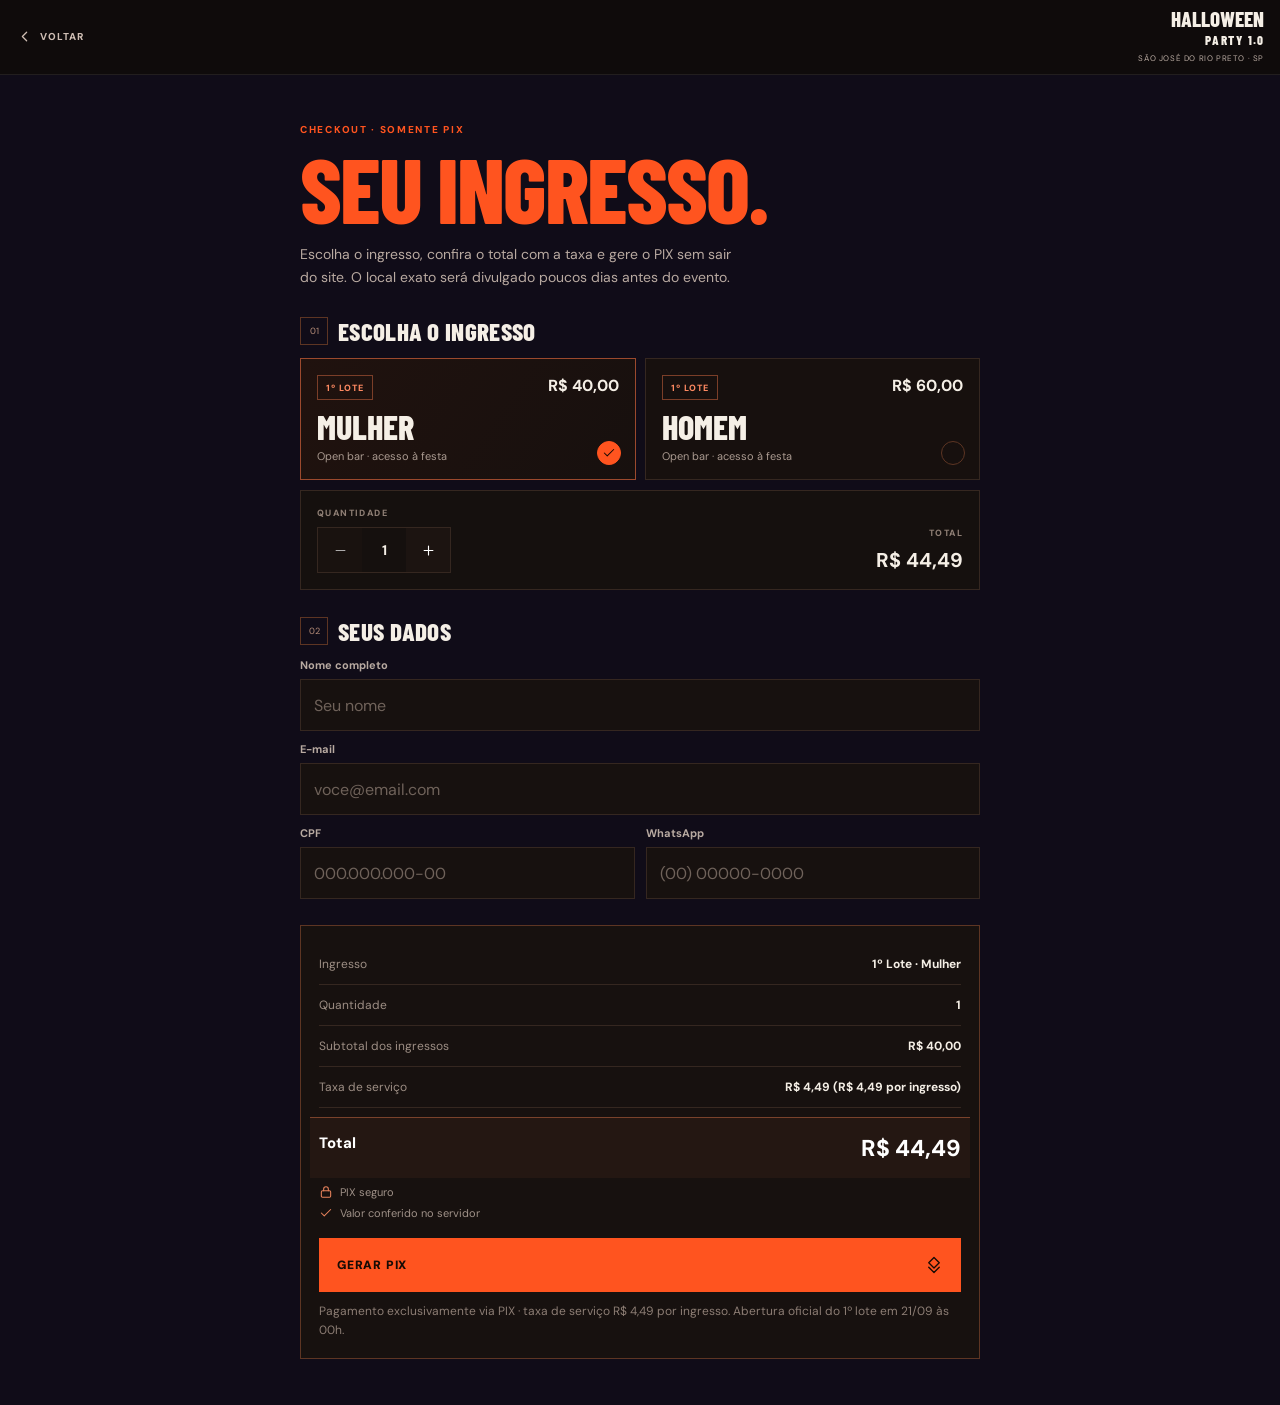
==== checkout.html @ bf0ed2e7 "Publica projeto Halloween Party em Sao Jose do Rio Preto" ====
<!DOCTYPE html>
<html lang="pt-BR">
<head>
  <meta charset="utf-8">
  <meta name="viewport" content="width=device-width, initial-scale=1, viewport-fit=cover">
  <meta name="theme-color" content="#100c18">
  <meta name="color-scheme" content="dark">
  <meta name="format-detection" content="telephone=no">

  <title>Checkout · Halloween Party 1.0</title>
  <meta name="description" content="Checkout PIX da Halloween Party 1.0 em São José do Rio Preto. Local exato revelado dias antes.">

  <link rel="icon" href="images/favicon.svg" type="image/svg+xml">
  <link rel="preconnect" href="https://fonts.googleapis.com">
  <link rel="preconnect" href="https://fonts.gstatic.com" crossorigin>
  <link href="https://fonts.googleapis.com/css2?family=Barlow+Condensed:wght@600;700;800;900&family=DM+Sans:wght@400;500;600;700&display=swap" rel="stylesheet">
  <link rel="stylesheet" href="css/checkout.css">

  <script src="js/config.js" defer></script>
  <script src="js/checkout.js" defer></script>
</head>

<body>
  <header class="checkout-header">
    <a class="back-link" href="index.html" aria-label="Voltar para o site">
      <svg viewBox="0 0 24 24" aria-hidden="true"><path d="m15 18-6-6 6-6"/></svg>
      VOLTAR
    </a>

    <a class="brand" href="index.html">
      HALLOWEEN
      <span>PARTY 1.0 <i>SÃO JOSÉ DO RIO PRETO · SP</i></span>
    </a>
  </header>

  <main class="checkout-shell">
    <section class="checkout-intro">
      <span class="eyebrow">CHECKOUT · SOMENTE PIX</span>
      <h1>SEU INGRESSO.</h1>
      <p>Escolha o ingresso, confira o total com a taxa e gere o PIX sem sair do site. O local exato será divulgado poucos dias antes do evento.</p>
    </section>

    <section class="ticket-pick" aria-labelledby="ticket-title">
      <div class="section-label">
        <span>01</span>
        <h2 id="ticket-title">ESCOLHA O INGRESSO</h2>
      </div>

      <div class="ticket-grid" role="radiogroup" aria-label="Tipo de ingresso">
        <button class="ticket-card is-selected" type="button" data-ticket="mulher" data-price="40" role="radio" aria-checked="true">
          <div>
            <span class="badge">1º LOTE</span>
            <strong>MULHER</strong>
            <small>Open bar · acesso à festa</small>
          </div>
          <b>R$ 40,00</b>
          <span class="check">
            <svg viewBox="0 0 24 24" aria-hidden="true"><path d="M20 6 9 17l-5-5"/></svg>
          </span>
        </button>

        <button class="ticket-card" type="button" data-ticket="homem" data-price="60" role="radio" aria-checked="false">
          <div>
            <span class="badge">1º LOTE</span>
            <strong>HOMEM</strong>
            <small>Open bar · acesso à festa</small>
          </div>
          <b>R$ 60,00</b>
          <span class="check">
            <svg viewBox="0 0 24 24" aria-hidden="true"><path d="M20 6 9 17l-5-5"/></svg>
          </span>
        </button>
      </div>

      <div class="quantity-row">
        <div>
          <span class="field-label">QUANTIDADE</span>
          <div class="quantity">
            <button type="button" id="qtyMinus" aria-label="Diminuir quantidade">
              <svg viewBox="0 0 24 24"><path d="M5 12h14"/></svg>
            </button>
            <strong id="qtyValue">1</strong>
            <button type="button" id="qtyPlus" aria-label="Aumentar quantidade">
              <svg viewBox="0 0 24 24"><path d="M12 5v14M5 12h14"/></svg>
            </button>
          </div>
        </div>

        <div class="total-box">
          <span>TOTAL</span>
          <strong id="totalValue">R$ 44,49</strong>
        </div>
      </div>
    </section>

    <section class="customer" aria-labelledby="customer-title">
      <div class="section-label">
        <span>02</span>
        <h2 id="customer-title">SEUS DADOS</h2>
      </div>

      <form id="customerForm" novalidate>
        <label>
          <span>Nome completo</span>
          <input type="text" id="customerName" name="name" autocomplete="name" required placeholder="Seu nome">
        </label>

        <label>
          <span>E-mail</span>
          <input type="email" id="customerEmail" name="email" autocomplete="email" required placeholder="voce@email.com">
        </label>

        <div class="form-grid">
          <label>
            <span>CPF</span>
            <input type="text" maxlength="14" id="customerCpf" name="cpf" inputmode="numeric" autocomplete="off" required placeholder="000.000.000-00">
          </label>

          <label>
            <span>WhatsApp</span>
            <input type="tel" maxlength="16" id="customerPhone" name="phone" inputmode="tel" autocomplete="tel" required placeholder="(00) 00000-0000">
          </label>
        </div>
      </form>
    </section>

    <section class="summary-card">
      <div class="summary-row">
        <span>Ingresso</span>
        <strong id="summaryTicket">1º Lote · Mulher</strong>
      </div>

      <div class="summary-row">
        <span>Quantidade</span>
        <strong id="summaryQty">1</strong>
      </div>

      <div class="summary-row">
        <span>Subtotal dos ingressos</span>
        <strong id="summarySubtotal">R$ 40,00</strong>
      </div>

      <div class="summary-row">
        <span>Taxa de serviço</span>
        <strong id="summaryFee">R$ 4,49</strong>
      </div>

      <div class="summary-row summary-row--total" aria-live="polite">
        <span>Total</span>
        <strong id="summaryTotal">R$ 44,49</strong>
      </div>

      <div class="trust-row">
        <span>
          <svg viewBox="0 0 24 24" aria-hidden="true"><rect x="4" y="10" width="16" height="11" rx="2"/><path d="M8 10V7a4 4 0 0 1 8 0v3"/></svg>
          PIX seguro
        </span>

        <span>
          <svg viewBox="0 0 24 24" aria-hidden="true"><path d="M20 6 9 17l-5-5"/></svg>
          Valor conferido no servidor
        </span>
      </div>

      <button class="pay-button" type="button" id="generatePix">
        <span id="payButtonText">GERAR PIX</span>
        <svg viewBox="0 0 24 24" aria-hidden="true"><path d="M12 2 5 9l7 7 7-7-7-7Z"/><path d="m5 15 7 7 7-7"/></svg>
      </button>

      <p class="checkout-note" id="lotNote" role="status" aria-live="polite">Pagamento via PIX liberado · taxa de R$ 4,49 por ingresso. Abertura oficial: 21/09 às 00h.</p>
    </section>

    <section class="pix-panel" id="pixPanel" hidden>
      <div class="pix-status" id="pixStatus">
        <span class="status-dot"></span>
        <div>
          <small>STATUS</small>
          <strong>AGUARDANDO PAGAMENTO</strong>
        </div>
      </div>

      <div class="pix-amount">
        <small>VALOR</small>
        <strong id="pixAmount">R$ 44,49</strong>
      </div>

      <div class="qr-box" id="qrBox">
        <img id="pixQr" alt="QR Code PIX para pagamento">
      </div>

      <div class="copy-area">
        <label for="pixCode">PIX COPIA E COLA</label>
        <div class="copy-field">
          <input id="pixCode" type="text" readonly autocomplete="off">
          <button type="button" id="copyPix" aria-label="Copiar código PIX">
            <svg viewBox="0 0 24 24" aria-hidden="true"><rect x="9" y="9" width="11" height="11" rx="2"/><path d="M5 15H4a2 2 0 0 1-2-2V4a2 2 0 0 1 2-2h9a2 2 0 0 1 2 2v1"/></svg>
          </button>
        </div>
      </div>

      <button type="button" class="copy-button" id="copyPixLarge">
        <svg viewBox="0 0 24 24" aria-hidden="true"><rect x="9" y="9" width="11" height="11" rx="2"/><path d="M5 15H4a2 2 0 0 1-2-2V4a2 2 0 0 1 2-2h9a2 2 0 0 1 2 2v1"/></svg>
        COPIAR CÓDIGO PIX
      </button>

      <div class="pix-expiry">
        <span>Expira em</span>
        <strong id="pixTimer">--:--</strong>
      </div>

      <button type="button" class="status-button" id="checkPayment">
        JÁ PAGUEI · VERIFICAR
      </button>

      <p class="status-hint" id="statusHint" role="status" aria-live="polite">Após pagar, aguarde a confirmação. Não gere outro PIX enquanto a cobrança estiver pendente.</p>
    </section>

    <section class="success-panel" id="successPanel" hidden>
      <div class="success-icon">
        <svg viewBox="0 0 24 24" aria-hidden="true"><path d="M20 6 9 17l-5-5"/></svg>
      </div>
      <span>PAGAMENTO CONFIRMADO</span>
      <h2>PAGAMENTO APROVADO.</h2>
      <p>Seu pagamento foi confirmado. Para receber seu ingresso, fale com nossa equipe pelo WhatsApp.</p>

      <a class="group-button" href="obrigado.html">
        RECEBER MEU INGRESSO
        <svg viewBox="0 0 24 24" aria-hidden="true"><path d="M20.5 11.7a8.4 8.4 0 0 1-12.4 7.4L3.5 20.5l1.5-4.4A8.4 8.4 0 1 1 20.5 11.7Z"/></svg>
      </a>
    </section>
  </main>

  <div class="toast" id="toast" role="status" aria-live="polite"></div>
</body>
</html>
---- css/checkout.css ----
:root{
  --bg:#100c18;
  --panel:#191122;
  --panel2:#201713;
  --text:#f5efe6;
  --muted:#b9aaa1;
  --orange:#ff541f;
  --orange2:#c72e0a;
  --line:#352720;
  --line2:#5d3523;
  --success:#9bd0a7;
  --safe-bottom:env(safe-area-inset-bottom,0px)
}

*{box-sizing:border-box}
html{background:var(--bg)}
body{
  margin:0;background:var(--bg);color:var(--text);
  font-family:'DM Sans',Arial,sans-serif;
  -webkit-font-smoothing:antialiased;text-rendering:optimizeLegibility;
  -webkit-text-size-adjust:100%;overflow-x:hidden
}
a{text-decoration:none;color:inherit}
button,input{font:inherit}
button{cursor:pointer}
svg,img{display:block;max-width:100%}
svg{fill:none;stroke:currentColor;stroke-width:1.8;stroke-linecap:round;stroke-linejoin:round}
button,a,input{ -webkit-tap-highlight-color:transparent }
button:focus-visible,a:focus-visible,input:focus-visible{outline:3px solid #ffad74;outline-offset:3px}

.checkout-header{
  min-height:72px;padding:calc(10px + env(safe-area-inset-top)) 16px 10px;
  display:flex;align-items:center;justify-content:space-between;gap:14px;
  border-bottom:1px solid #ffffff14;position:sticky;top:0;z-index:10;
  background:rgba(16,12,11,.92);backdrop-filter:blur(15px);-webkit-backdrop-filter:blur(15px)
}
.back-link{
  min-height:44px;display:inline-flex;align-items:center;gap:7px;
  font-size:10px;font-weight:800;letter-spacing:1px;color:#cfbeb4
}
.back-link svg{width:17px;height:17px}
.brand{
  font:800 21px/0.9 'Barlow Condensed',Impact,sans-serif;text-align:right
}
.brand span{display:block;font-size:13px;letter-spacing:1.5px;margin-top:6px}
.brand i{font:8px 'DM Sans',sans-serif;letter-spacing:1.7px;color:var(--muted);margin-left:6px}

.checkout-shell{
  width:min(100% - 28px,680px);margin:auto;
  padding:28px 0 calc(46px + var(--safe-bottom))
}
.checkout-intro .eyebrow{
  color:var(--orange);font-size:10px;font-weight:800;letter-spacing:1.7px
}
.checkout-intro h1{
  margin:7px 0 0;font:800 clamp(55px,16vw,92px)/.92 'Barlow Condensed',Impact,sans-serif;
  color:var(--orange);letter-spacing:-2px
}
.checkout-intro p{margin:14px 0 0;color:var(--muted);font-size:14px;line-height:1.65;max-width:440px}

.ticket-pick,.customer,.summary-card,.pix-panel,.success-panel{margin-top:26px}
.section-label{display:flex;align-items:center;gap:10px;margin-bottom:12px}
.section-label>span{
  width:28px;height:28px;border:1px solid var(--line2);display:grid;place-items:center;
  color:#b68d79;font-size:9px
}
.section-label h2{
  margin:0;font:800 25px 'Barlow Condensed',Impact,sans-serif;letter-spacing:.3px
}

.ticket-grid{display:grid;gap:9px}
.ticket-card{
  width:100%;position:relative;padding:16px;border:1px solid var(--line);background:#17100e;
  color:var(--text);display:grid;grid-template-columns:1fr auto;gap:12px;text-align:left;
  min-height:116px
}
.ticket-card.is-selected{
  border-color:#9b492d;
  background:linear-gradient(125deg,#20120e,#17100e)
}
.badge{
  display:inline-flex;min-height:25px;align-items:center;padding:0 8px;
  border:1px solid #7b3e28;color:#ff8a62;font-size:9px;font-weight:800;letter-spacing:1px
}
.ticket-card strong{
  display:block;margin-top:11px;font:800 34px/.92 'Barlow Condensed',Impact,sans-serif
}
.ticket-card small{display:block;margin-top:7px;color:#aa9a90;font-size:11px}
.ticket-card b{font-size:16px;white-space:nowrap}
.check{
  position:absolute;right:14px;bottom:14px;width:24px;height:24px;border-radius:50%;
  display:grid;place-items:center;border:1px solid var(--line2);color:transparent
}
.check svg{width:14px;height:14px}
.ticket-card.is-selected .check{background:var(--orange);color:#170b05;border-color:var(--orange)}

.quantity-row{
  display:flex;align-items:flex-end;justify-content:space-between;gap:14px;
  margin-top:10px;padding:16px;border:1px solid var(--line);background:#15100e
}
.field-label,.total-box span{
  display:block;color:#8f7f75;font-size:9px;font-weight:800;letter-spacing:1.4px
}
.quantity{
  display:grid;grid-template-columns:44px 44px 44px;margin-top:8px;
  border:1px solid var(--line);width:max-content
}
.quantity button{
  width:44px;height:44px;border:0;background:#1c1411;color:#fff;display:grid;place-items:center
}
.quantity button svg{width:15px;height:15px}
.quantity strong{display:grid;place-items:center;font-size:14px}
.total-box{text-align:right}
.total-box strong{display:block;margin-top:8px;font-size:20px}

#customerForm{display:grid;gap:11px}
#customerForm label>span{
  display:block;margin-bottom:7px;color:#b8aaa1;font-size:11px;font-weight:700
}
#customerForm input{
  width:100%;height:52px;border:1px solid var(--line);background:#17110f;color:#fff;
  padding:0 13px;border-radius:0;font-size:16px
}
#customerForm input::placeholder{color:#6f625a}
.form-grid{display:grid;grid-template-columns:1fr 1fr;gap:11px}

.summary-card,.pix-panel,.success-panel{
  padding:18px;border:1px solid var(--line2);background:#17110f
}
.summary-row{
  display:flex;justify-content:space-between;gap:18px;padding:12px 0;border-bottom:1px solid var(--line)
}
.summary-row span{color:#9d8e84;font-size:12px}
.summary-row strong{text-align:right;font-size:12px}
.summary-row--total span,.summary-row--total strong{font-size:15px;color:#fff;font-weight:800}

.trust-row{display:grid;gap:7px;margin-top:14px}
.trust-row span{
  display:flex;align-items:center;gap:7px;color:#9f9188;font-size:11px
}
.trust-row svg{width:14px;height:14px;color:#e8835c}

.pay-button{
  width:100%;min-height:56px;margin-top:18px;border:0;background:var(--orange);color:#170b05;
  padding:0 18px;display:flex;align-items:center;justify-content:space-between;
  font-size:12px;font-weight:900;letter-spacing:.8px
}
.pay-button:disabled{opacity:.5;cursor:not-allowed}
.pay-button svg{width:18px;height:18px}
.checkout-note{margin:10px 0 0;color:#8c7d74;font-size:11px;line-height:1.5}

.pix-status{display:flex;align-items:center;gap:10px;padding-bottom:14px;border-bottom:1px solid var(--line)}
.status-dot{width:9px;height:9px;border-radius:50%;background:#ffc45d;box-shadow:0 0 0 5px #ffc45d12}
.pix-status small,.pix-amount small{
  display:block;color:#8f7f75;font-size:9px;letter-spacing:1.3px
}
.pix-status strong{display:block;margin-top:3px;font-size:12px}
.pix-amount{text-align:center;margin-top:16px}
.pix-amount strong{display:block;margin-top:4px;font-size:24px}

.qr-box{
  width:min(72vw,250px);aspect-ratio:1;margin:16px auto;padding:10px;background:#fff;
  display:grid;place-items:center
}
.qr-box img{width:100%;height:100%;object-fit:contain}

.copy-area label{
  display:block;margin-bottom:7px;color:#8f7f75;font-size:9px;font-weight:800;letter-spacing:1.2px
}
.copy-field{display:grid;grid-template-columns:1fr 48px;border:1px solid var(--line);background:#100c0b}
.copy-field input{
  min-width:0;height:48px;border:0;background:transparent;color:#cdbdb3;padding:0 12px;font-size:16px
}
.copy-field button{
  width:48px;border:0;border-left:1px solid var(--line);background:#1c1411;color:#fff;display:grid;place-items:center
}
.copy-field button svg{width:17px;height:17px}

.copy-button,.status-button{
  width:100%;min-height:52px;margin-top:11px;border:1px solid var(--line2);background:#201713;color:#fff;
  display:flex;align-items:center;justify-content:center;gap:8px;font-size:10px;font-weight:800;letter-spacing:.7px
}
.copy-button svg{width:16px;height:16px}
.status-button{background:transparent}
.pix-expiry{
  display:flex;justify-content:space-between;margin-top:13px;color:#9d8e84;font-size:11px
}
.pix-expiry strong{color:#fff;font-variant-numeric:tabular-nums}
.status-hint{margin:10px 0 0;color:#7f7169;font-size:10px;line-height:1.5}

.success-panel{text-align:center;padding-top:26px;padding-bottom:26px}
.success-icon{
  width:58px;height:58px;margin:0 auto 14px;border-radius:50%;display:grid;place-items:center;
  background:#9bd0a712;border:1px solid #9bd0a73b;color:var(--success)
}
.success-icon svg{width:26px;height:26px}
.success-panel>span{color:var(--success);font-size:9px;font-weight:900;letter-spacing:1.4px}
.success-panel h2{margin:7px 0 0;font:800 40px/.95 'Barlow Condensed',Impact,sans-serif}
.success-panel p{color:#a99b91;font-size:13px;line-height:1.6}
.group-button{
  min-height:54px;margin-top:14px;background:var(--orange);color:#170b05;padding:0 18px;
  display:flex;align-items:center;justify-content:center;gap:9px;font-size:11px;font-weight:900
}
.group-button svg{width:18px;height:18px}

.toast{
  position:fixed;left:50%;bottom:calc(16px + var(--safe-bottom));z-index:100;
  width:max-content;max-width:calc(100% - 28px);padding:10px 13px;background:#f5efe6;color:#160d08;
  font-size:11px;font-weight:800;text-align:center;
  opacity:0;transform:translate(-50%,10px);pointer-events:none;transition:.18s
}
.toast.is-visible{opacity:1;transform:translate(-50%,0)}

[hidden]{display:none!important}

@media(max-width:390px){
  .checkout-shell{width:calc(100% - 24px)}
  .checkout-intro h1{font-size:53px}
  .ticket-card strong{font-size:31px}
  .form-grid{grid-template-columns:1fr}
}

@media(min-width:700px){
  .checkout-shell{padding-top:42px}
  .ticket-grid{grid-template-columns:1fr 1fr}
}

@media(prefers-reduced-motion:reduce){
  *{transition:none!important}
}

/* Audited mobile checkout */
html{-webkit-text-size-adjust:100%;text-size-adjust:100%}
body{min-width:320px;overflow-x:clip}
button,input,a{touch-action:manipulation}
#customerForm input{font-size:16px}
.checkout-header .brand{min-height:auto;white-space:nowrap}
.checkout-header .back-link{flex:none}
.pay-button,.copy-button,.status-button,.group-button{min-height:54px}
@media(max-width:640px){
 .checkout-header{padding-left:max(14px,env(safe-area-inset-left));padding-right:max(14px,env(safe-area-inset-right));gap:10px}
 .checkout-shell{width:calc(100% - 28px);padding-top:25px;padding-bottom:calc(72px + env(safe-area-inset-bottom))}
 .checkout-intro h1{font-size:clamp(47px,14vw,66px)}
 .ticket-card{min-width:0}
 .ticket-card strong{font-size:clamp(28px,8vw,34px)}
 .form-grid{grid-template-columns:minmax(0,1fr)}
 #customerForm input{min-height:54px}
 .summary-card,.pix-panel,.success-panel{padding:16px}
 .qr-box{width:min(75vw,250px)}
 .summary-row{min-width:0;gap:12px}
 .summary-row strong{overflow-wrap:anywhere}
}
@media(max-width:365px){.checkout-shell{width:calc(100% - 24px)}.checkout-header .brand{font-size:18px}.checkout-header .brand span{font-size:11px}}

/* Final iOS/Android safe-area and narrow-width fixes */
html{overflow-x:clip;-webkit-text-size-adjust:100%}body{min-width:0}input,textarea,select{font-size:16px!important}button,a{touch-action:manipulation}button:disabled{cursor:not-allowed;opacity:.65}
@media(max-width:430px){.checkout-header{gap:9px;padding-left:max(12px,env(safe-area-inset-left));padding-right:max(12px,env(safe-area-inset-right))}.checkout-header .brand{min-width:0;flex-shrink:1;font-size:clamp(17px,5vw,21px);overflow-wrap:anywhere}.checkout-header .back-link{flex-shrink:0;font-size:9px}.checkout-shell{width:calc(100% - 28px)}.ticket-card{grid-template-columns:minmax(0,1fr) auto}.copy-field{min-width:0}.copy-field input{min-width:0;width:100%}.pix-panel,.summary-card,.customer{min-width:0}}
@media(max-width:350px){.checkout-shell{width:calc(100% - 20px)}.ticket-card{padding:12px}.ticket-card strong{font-size:29px}.total-box strong{font-size:17px}.checkout-header .brand{font-size:17px}}

/* Final mobile/keyboard checkout refinements. */
.checkout-header .brand{max-width:55%;white-space:normal;line-height:.9}
.checkout-shell,.summary-card,.pix-panel,.ticket-card,.copy-field{min-width:0}
.summary-row--total{background:#241712;margin:9px -9px -7px;padding:15px 9px;border-bottom:0;border-top:1px solid #79422b}
.summary-row--total strong{font-size:clamp(18px,5vw,23px);color:#fff;font-variant-numeric:tabular-nums}
.checkout-note,.status-hint{font-size:12px;line-height:1.55}
#customerForm input:focus-visible{border-color:#ff8a62}
#customerForm input:disabled{opacity:.67}
.ticket-card:disabled,.quantity button:disabled{cursor:not-allowed;opacity:.65}
.copy-field input{min-width:0;width:100%;text-overflow:ellipsis}
.copy-button,.status-button,.pay-button{touch-action:manipulation}
@media(max-width:430px){
 .checkout-header .brand{max-width:58%}
 .checkout-header .back-link{white-space:nowrap}
 .summary-row{align-items:flex-start;gap:9px}
 .summary-row>span{max-width:48%}
 .summary-row>strong{max-width:58%;overflow-wrap:anywhere}
 .checkout-intro h1{overflow-wrap:anywhere}
 .ticket-card{grid-template-columns:minmax(0,1fr) auto}
 .quantity-row{gap:8px}
 .qr-box{max-width:100%}
}
@media(max-width:350px){.checkout-header .brand{font-size:16px}.checkout-header .brand span{font-size:10px}}

.brand i{display:block;margin:6px 0 0;max-width:190px;line-height:1.4;letter-spacing:.6px}
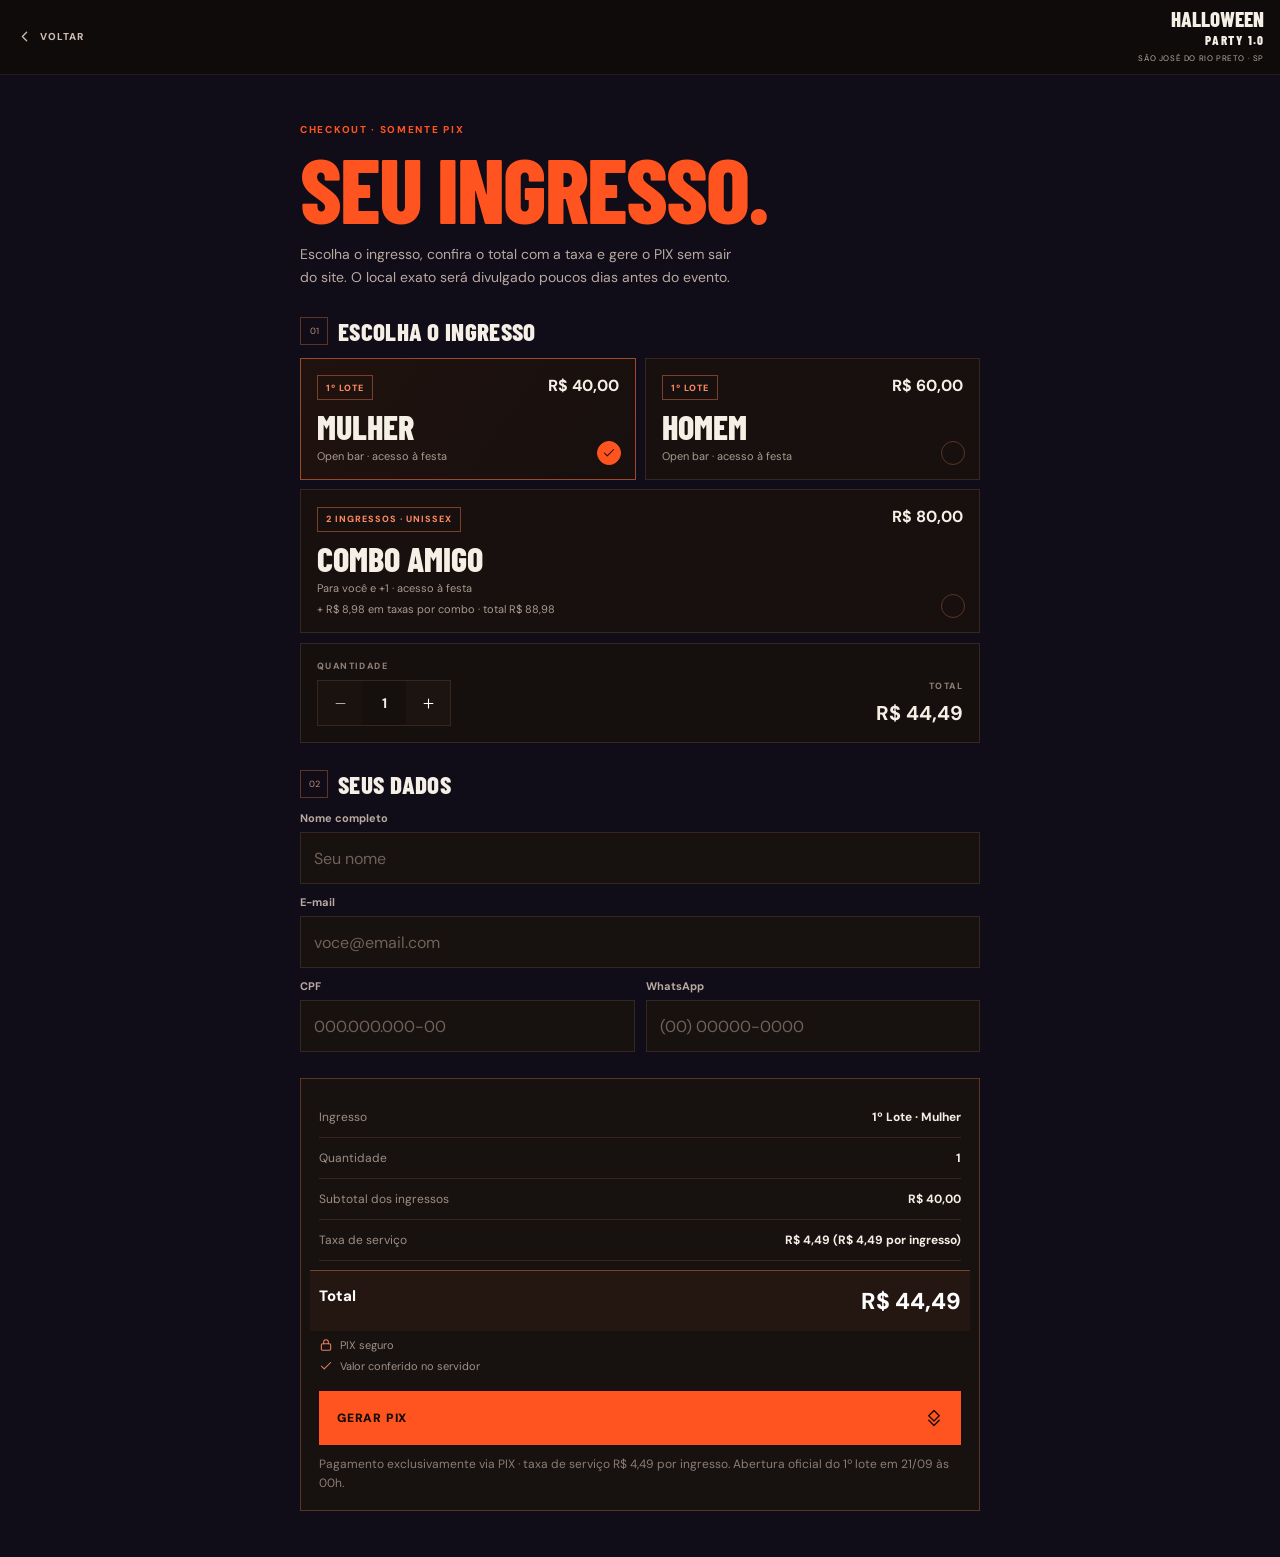
==== commit e48eee4e: "Adiciona Combo Amigo unissex com dois ingressos por 80 reais" ====
--- a/checkout.html
+++ b/checkout.html
@@ -70,11 +70,23 @@
             <svg viewBox="0 0 24 24" aria-hidden="true"><path d="M20 6 9 17l-5-5"/></svg>
           </span>
         </button>
+        <button class="ticket-card" type="button" data-ticket="combo" data-price="80" role="radio" aria-checked="false">
+          <div>
+            <span class="badge">2 INGRESSOS · UNISSEX</span>
+            <strong>COMBO AMIGO</strong>
+            <small>Para você e +1 · acesso à festa</small>
+            <small>+ R$ 8,98 em taxas por combo · total R$ 88,98</small>
+          </div>
+          <b>R$ 80,00</b>
+          <span class="check">
+            <svg viewBox="0 0 24 24" aria-hidden="true"><path d="M20 6 9 17l-5-5"/></svg>
+          </span>
+        </button>
       </div>
 
       <div class="quantity-row">
         <div>
-          <span class="field-label">QUANTIDADE</span>
+          <span class="field-label" id="quantityLabel">QUANTIDADE</span>
           <div class="quantity">
             <button type="button" id="qtyMinus" aria-label="Diminuir quantidade">
               <svg viewBox="0 0 24 24"><path d="M5 12h14"/></svg>
--- a/css/checkout.css
+++ b/css/checkout.css
@@ -282,3 +282,6 @@
 @media(max-width:350px){.checkout-header .brand{font-size:16px}.checkout-header .brand span{font-size:10px}}
 
 .brand i{display:block;margin:6px 0 0;max-width:190px;line-height:1.4;letter-spacing:.6px}
+
+.ticket-card[data-ticket="combo"]{grid-column:1 / -1}
+.ticket-card[data-ticket="combo"] strong{font-size:clamp(25px,7vw,34px)}
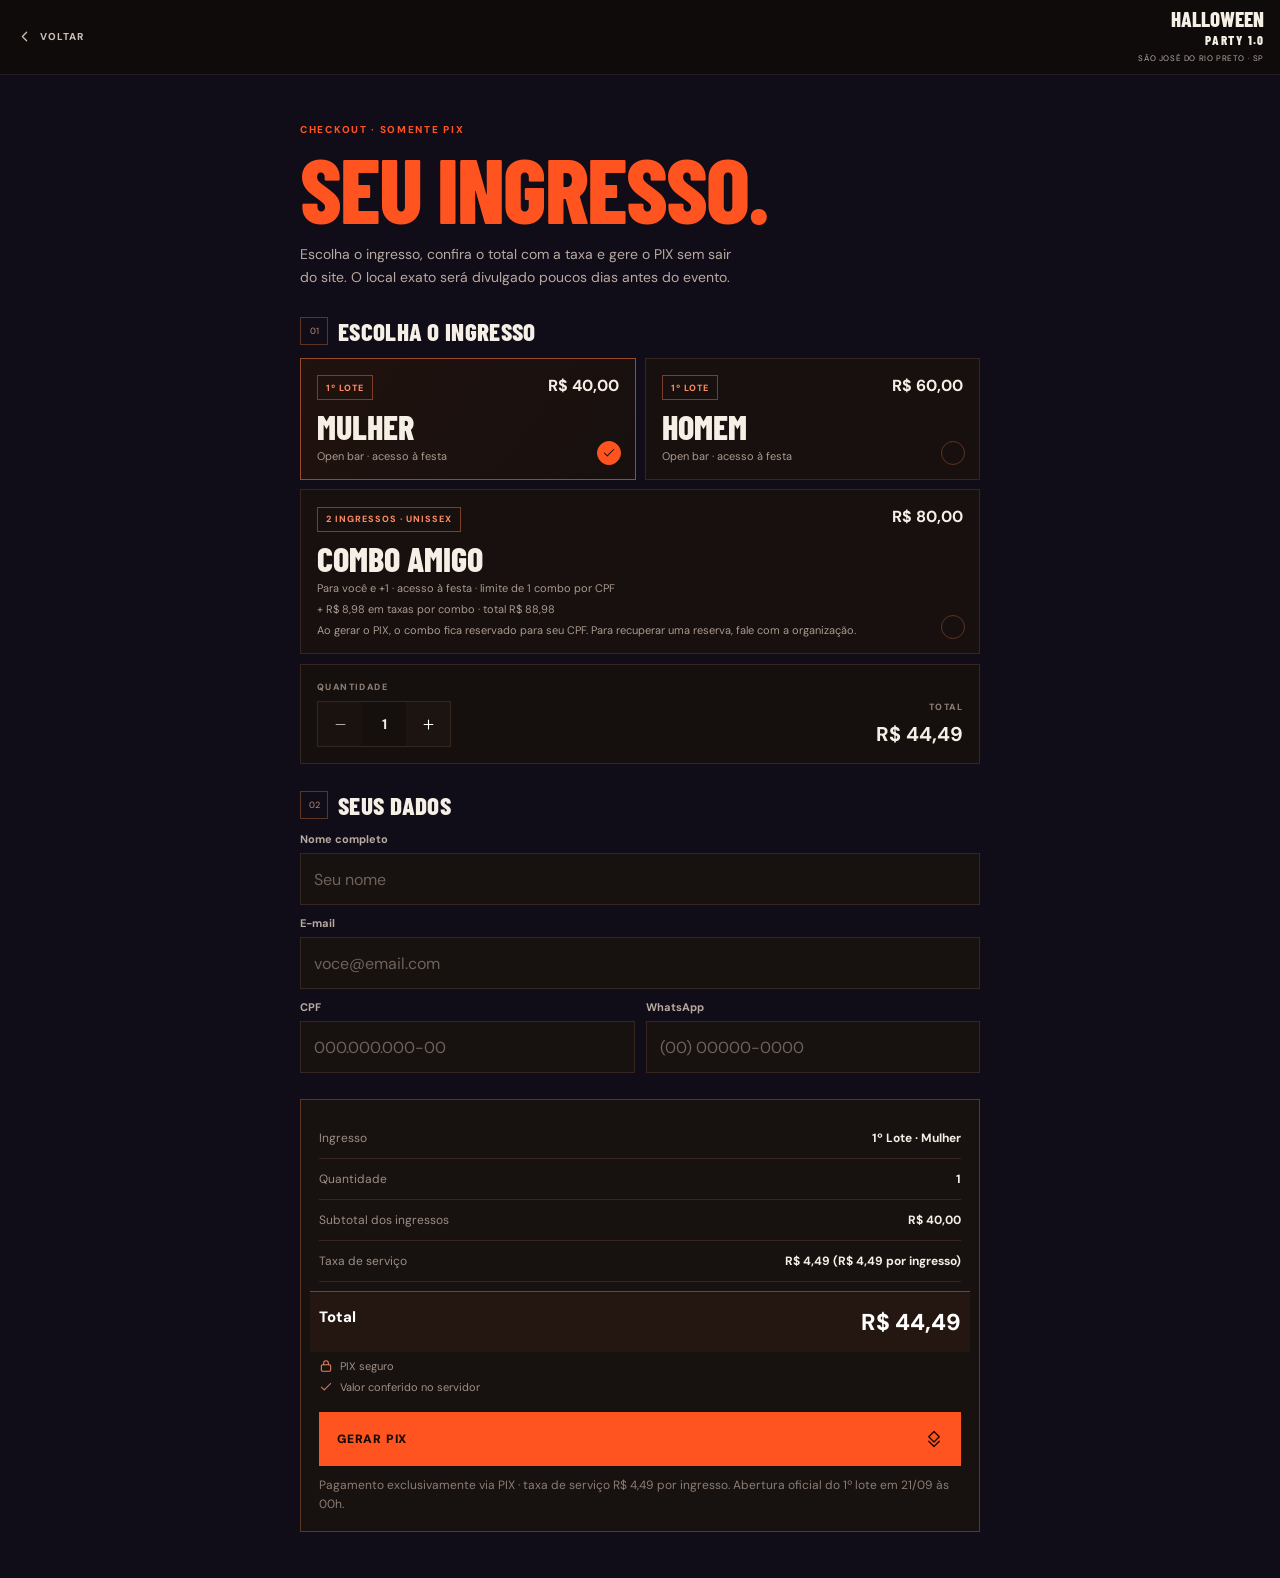
==== commit d04d3eb4: "Limita Combo Amigo a uma unidade por CPF com reserva atomica" ====
--- a/checkout.html
+++ b/checkout.html
@@ -74,8 +74,9 @@
           <div>
             <span class="badge">2 INGRESSOS · UNISSEX</span>
             <strong>COMBO AMIGO</strong>
-            <small>Para você e +1 · acesso à festa</small>
+            <small>Para você e +1 · acesso à festa · limite de 1 combo por CPF</small>
             <small>+ R$ 8,98 em taxas por combo · total R$ 88,98</small>
+            <small>Ao gerar o PIX, o combo fica reservado para seu CPF. Para recuperar uma reserva, fale com a organização.</small>
           </div>
           <b>R$ 80,00</b>
           <span class="check">
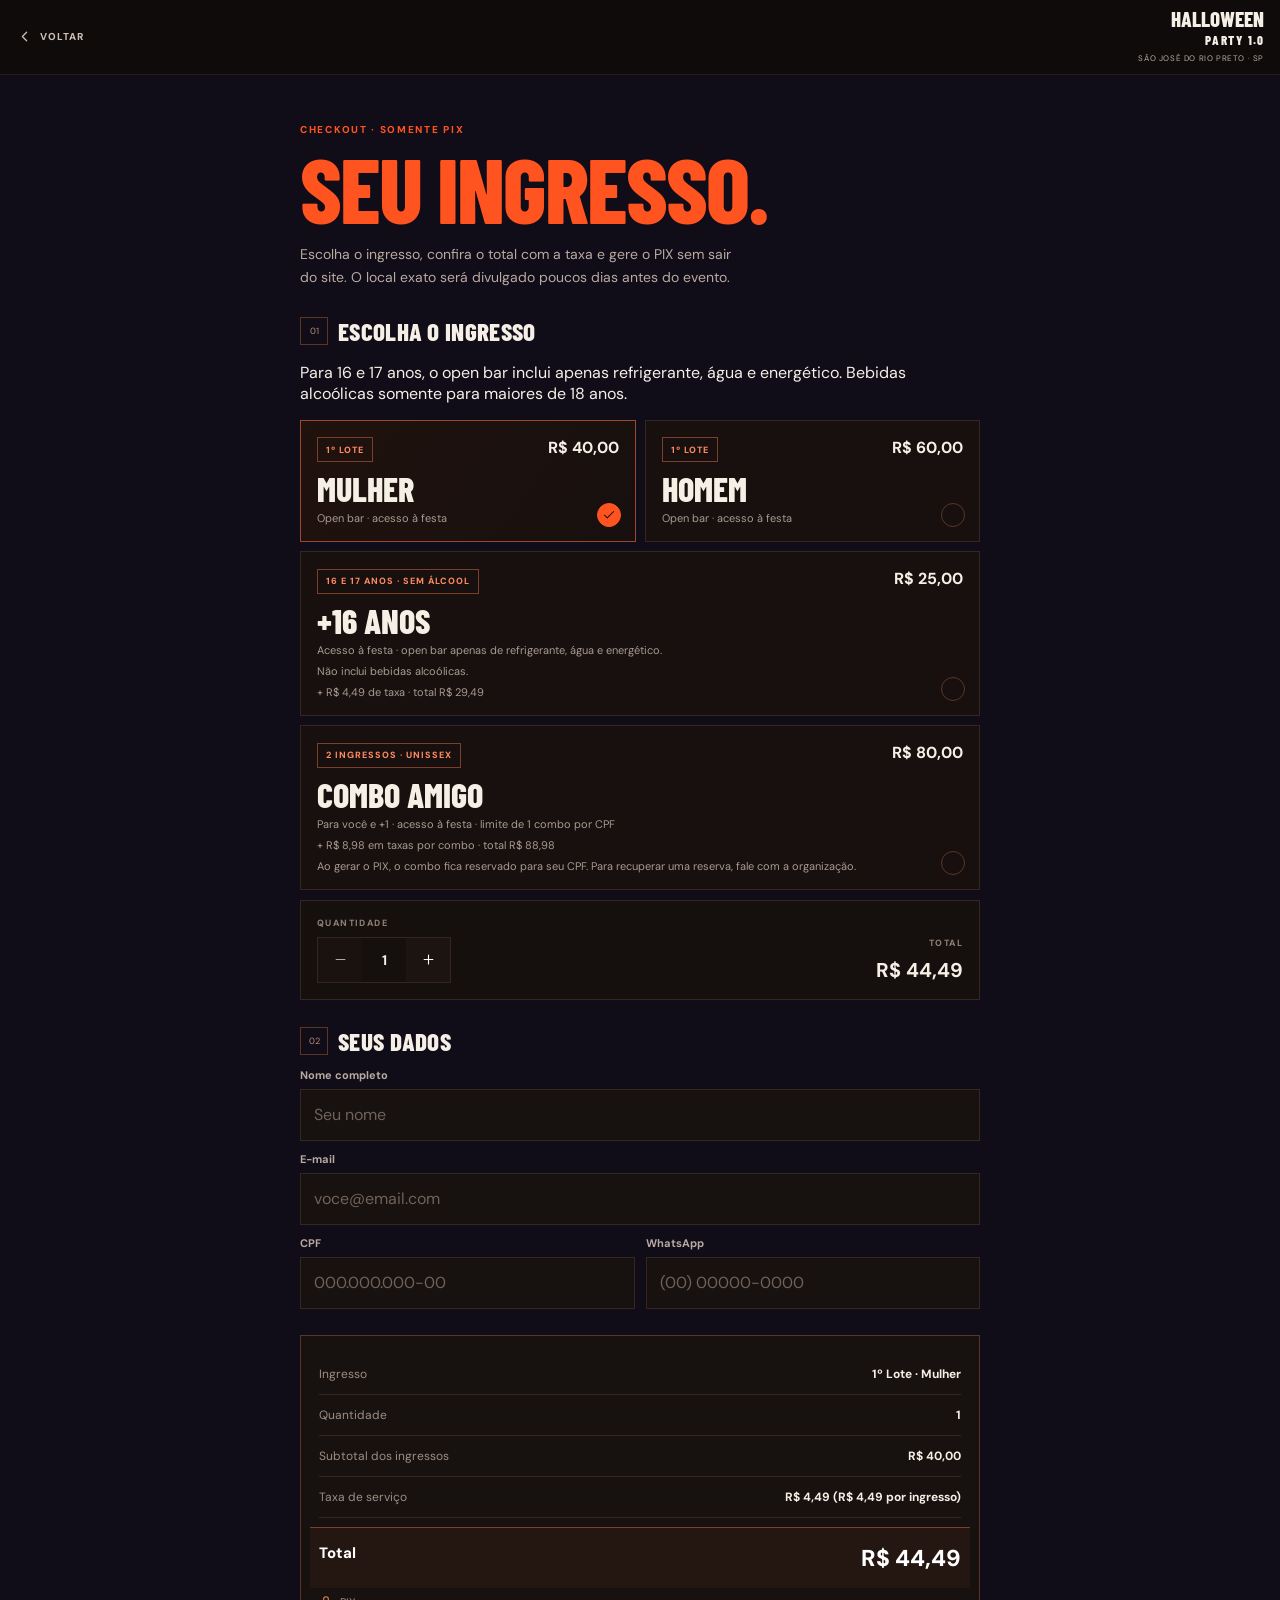
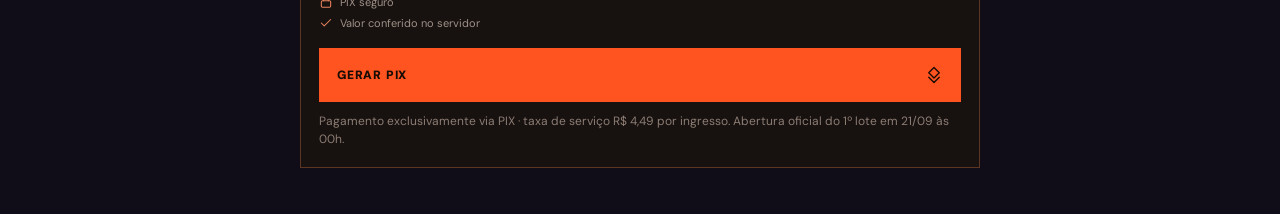
==== commit b20d6e25: "Adiciona ingresso +16 de 25 reais com open bar sem alcool" ====
--- a/checkout.html
+++ b/checkout.html
@@ -46,6 +46,8 @@
         <h2 id="ticket-title">ESCOLHA O INGRESSO</h2>
       </div>
 
+      <p class="lot-note">Para 16 e 17 anos, o open bar inclui apenas refrigerante, água e energético. Bebidas alcoólicas somente para maiores de 18 anos.</p>
+
       <div class="ticket-grid" role="radiogroup" aria-label="Tipo de ingresso">
         <button class="ticket-card is-selected" type="button" data-ticket="mulher" data-price="40" role="radio" aria-checked="true">
           <div>
@@ -66,6 +68,19 @@
             <small>Open bar · acesso à festa</small>
           </div>
           <b>R$ 60,00</b>
+          <span class="check">
+            <svg viewBox="0 0 24 24" aria-hidden="true"><path d="M20 6 9 17l-5-5"/></svg>
+          </span>
+        </button>
+        <button class="ticket-card" type="button" data-ticket="jovem" data-price="25" role="radio" aria-checked="false">
+          <div>
+            <span class="badge">16 E 17 ANOS · SEM ÁLCOOL</span>
+            <strong>+16 ANOS</strong>
+            <small>Acesso à festa · open bar apenas de refrigerante, água e energético.</small>
+            <small>Não inclui bebidas alcoólicas.</small>
+            <small>+ R$ 4,49 de taxa · total R$ 29,49</small>
+          </div>
+          <b>R$ 25,00</b>
           <span class="check">
             <svg viewBox="0 0 24 24" aria-hidden="true"><path d="M20 6 9 17l-5-5"/></svg>
           </span>
--- a/css/checkout.css
+++ b/css/checkout.css
@@ -285,3 +285,5 @@
 
 .ticket-card[data-ticket="combo"]{grid-column:1 / -1}
 .ticket-card[data-ticket="combo"] strong{font-size:clamp(25px,7vw,34px)}
+
+.ticket-card[data-ticket="jovem"]{grid-column:1 / -1}
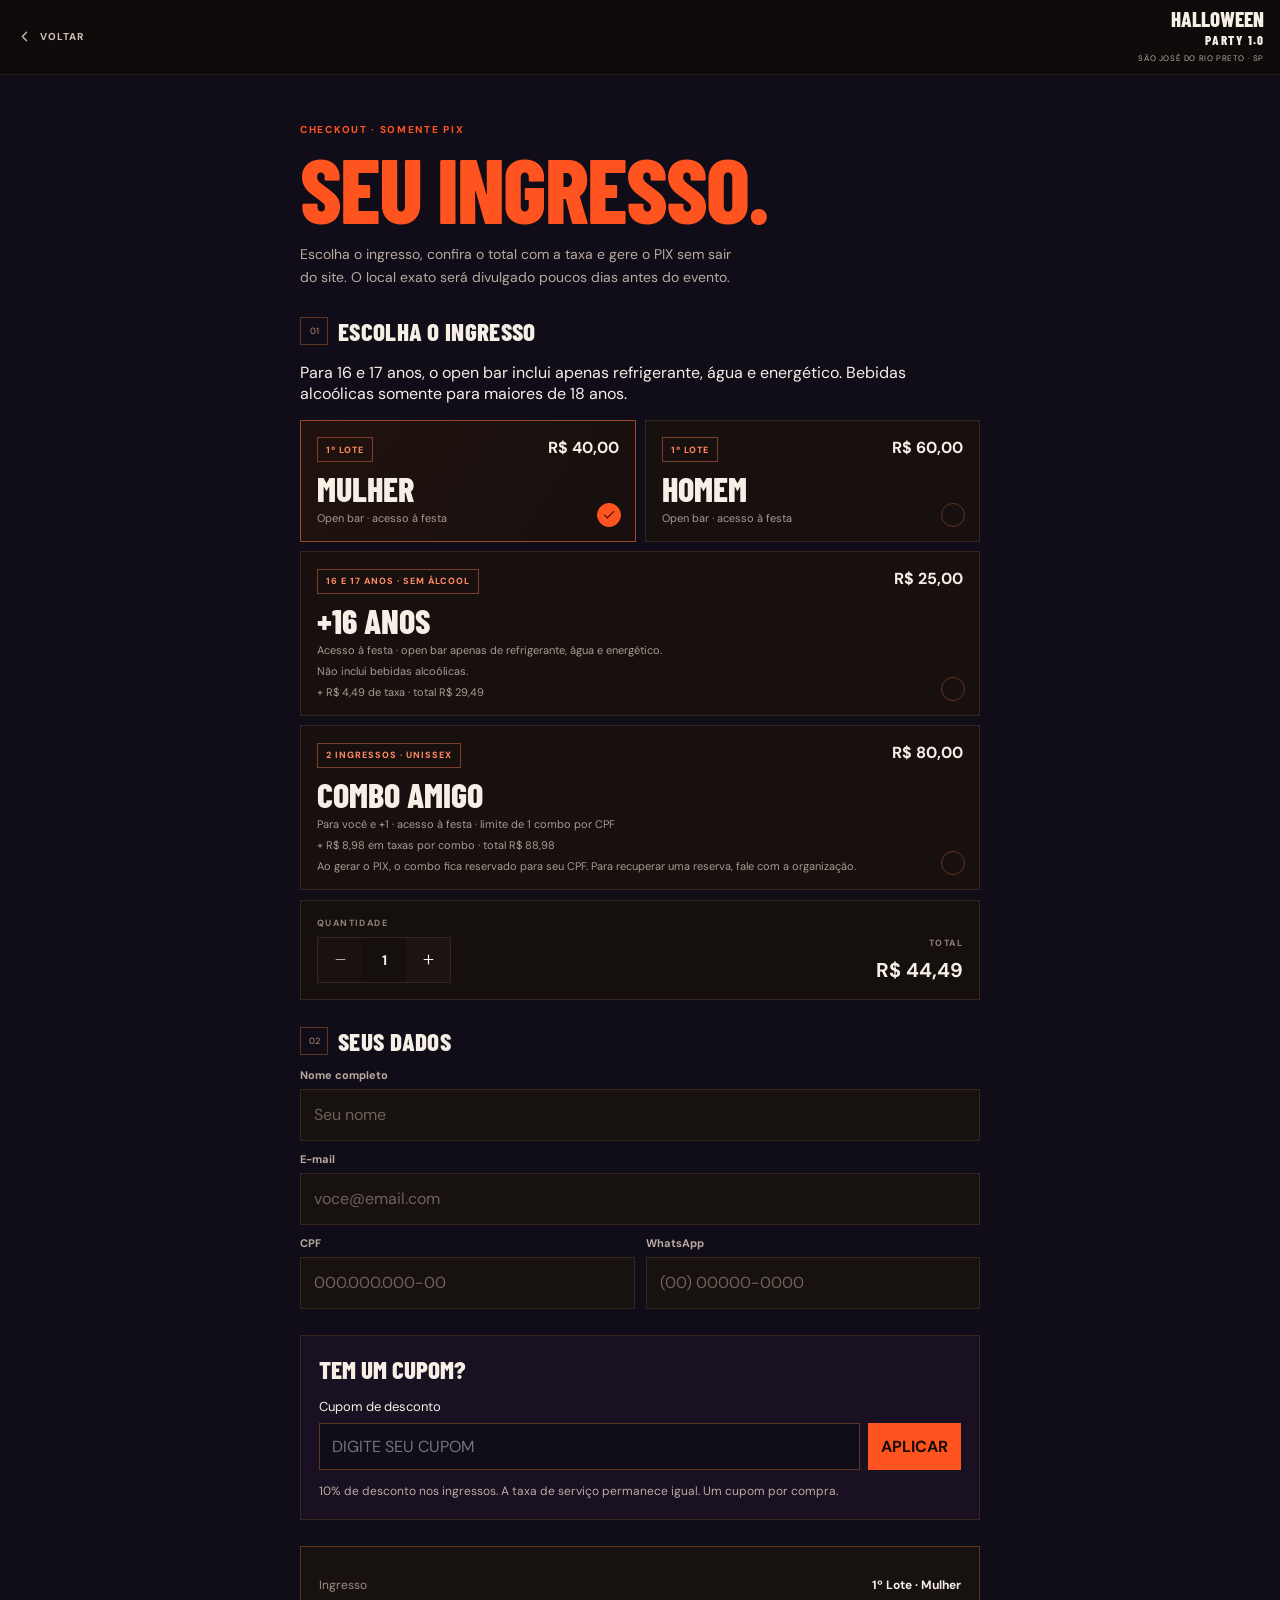
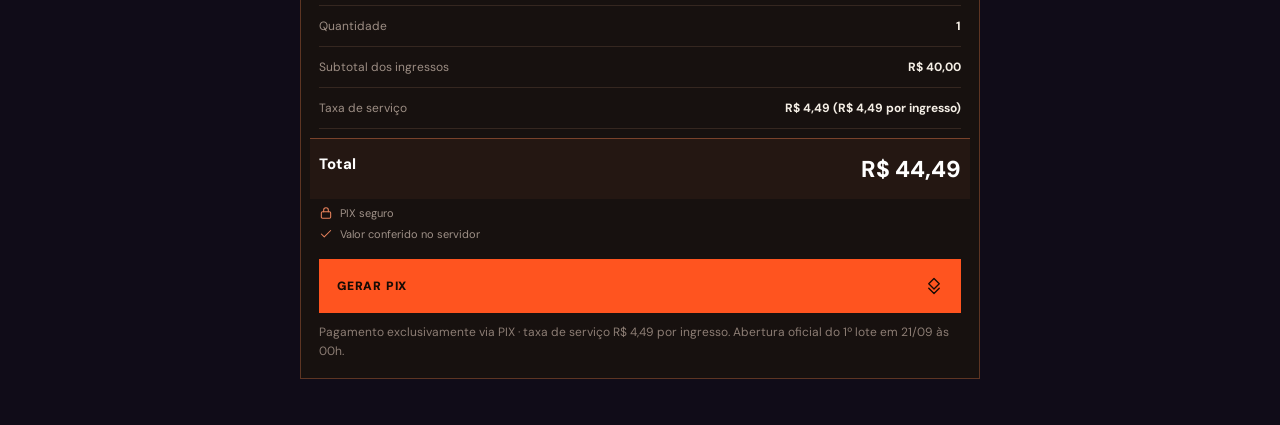
==== commit 5d61459f: "Adiciona cupons de 10 por cento com validacao no servidor" ====
--- a/checkout.html
+++ b/checkout.html
@@ -152,6 +152,17 @@
       </form>
     </section>
 
+    <section class="coupon-card" aria-labelledby="coupon-title">
+      <h2 id="coupon-title">TEM UM CUPOM?</h2>
+      <label for="couponCode">Cupom de desconto</label>
+      <div class="coupon-controls">
+        <input id="couponCode" type="text" maxlength="30" placeholder="Digite seu cupom" autocomplete="off" autocapitalize="characters" spellcheck="false" aria-describedby="couponStatus">
+        <button id="applyCoupon" type="button">APLICAR</button>
+        <button id="removeCoupon" type="button" hidden>REMOVER</button>
+      </div>
+      <p id="couponStatus" role="status" aria-live="polite">10% de desconto nos ingressos. A taxa de serviço permanece igual. Um cupom por compra.</p>
+    </section>
+
     <section class="summary-card">
       <div class="summary-row">
         <span>Ingresso</span>
@@ -166,6 +177,11 @@
       <div class="summary-row">
         <span>Subtotal dos ingressos</span>
         <strong id="summarySubtotal">R$ 40,00</strong>
+      </div>
+
+      <div class="summary-row" id="discountRow" hidden>
+        <span id="discountLabel">Desconto (10%)</span>
+        <strong id="summaryDiscount"></strong>
       </div>
 
       <div class="summary-row">
--- a/css/checkout.css
+++ b/css/checkout.css
@@ -287,3 +287,14 @@
 .ticket-card[data-ticket="combo"] strong{font-size:clamp(25px,7vw,34px)}
 
 .ticket-card[data-ticket="jovem"]{grid-column:1 / -1}
+
+.coupon-card{margin-top:26px;padding:18px;border:1px solid var(--line);background:var(--panel)}
+.coupon-card h2{margin:0 0 14px;font:800 25px 'Barlow Condensed',Impact,sans-serif}
+.coupon-card label{display:block;font-size:13px;margin-bottom:8px}
+.coupon-controls{display:flex;flex-wrap:wrap;gap:8px}
+.coupon-controls input{min-width:0;flex:1 1 160px;padding:12px;background:var(--bg);color:var(--text);border:1px solid var(--line2);text-transform:uppercase}
+.coupon-controls button{min-height:46px;padding:0 12px;border:1px solid var(--orange);background:var(--orange);color:#180c06;font-weight:700}
+.coupon-controls button:disabled,.coupon-controls input:disabled{opacity:.6;cursor:default}
+.coupon-card p{font-size:12px;line-height:1.6;color:var(--muted);margin-bottom:0}
+#discountRow{color:var(--success)}
+#discountRow[hidden]{display:none}
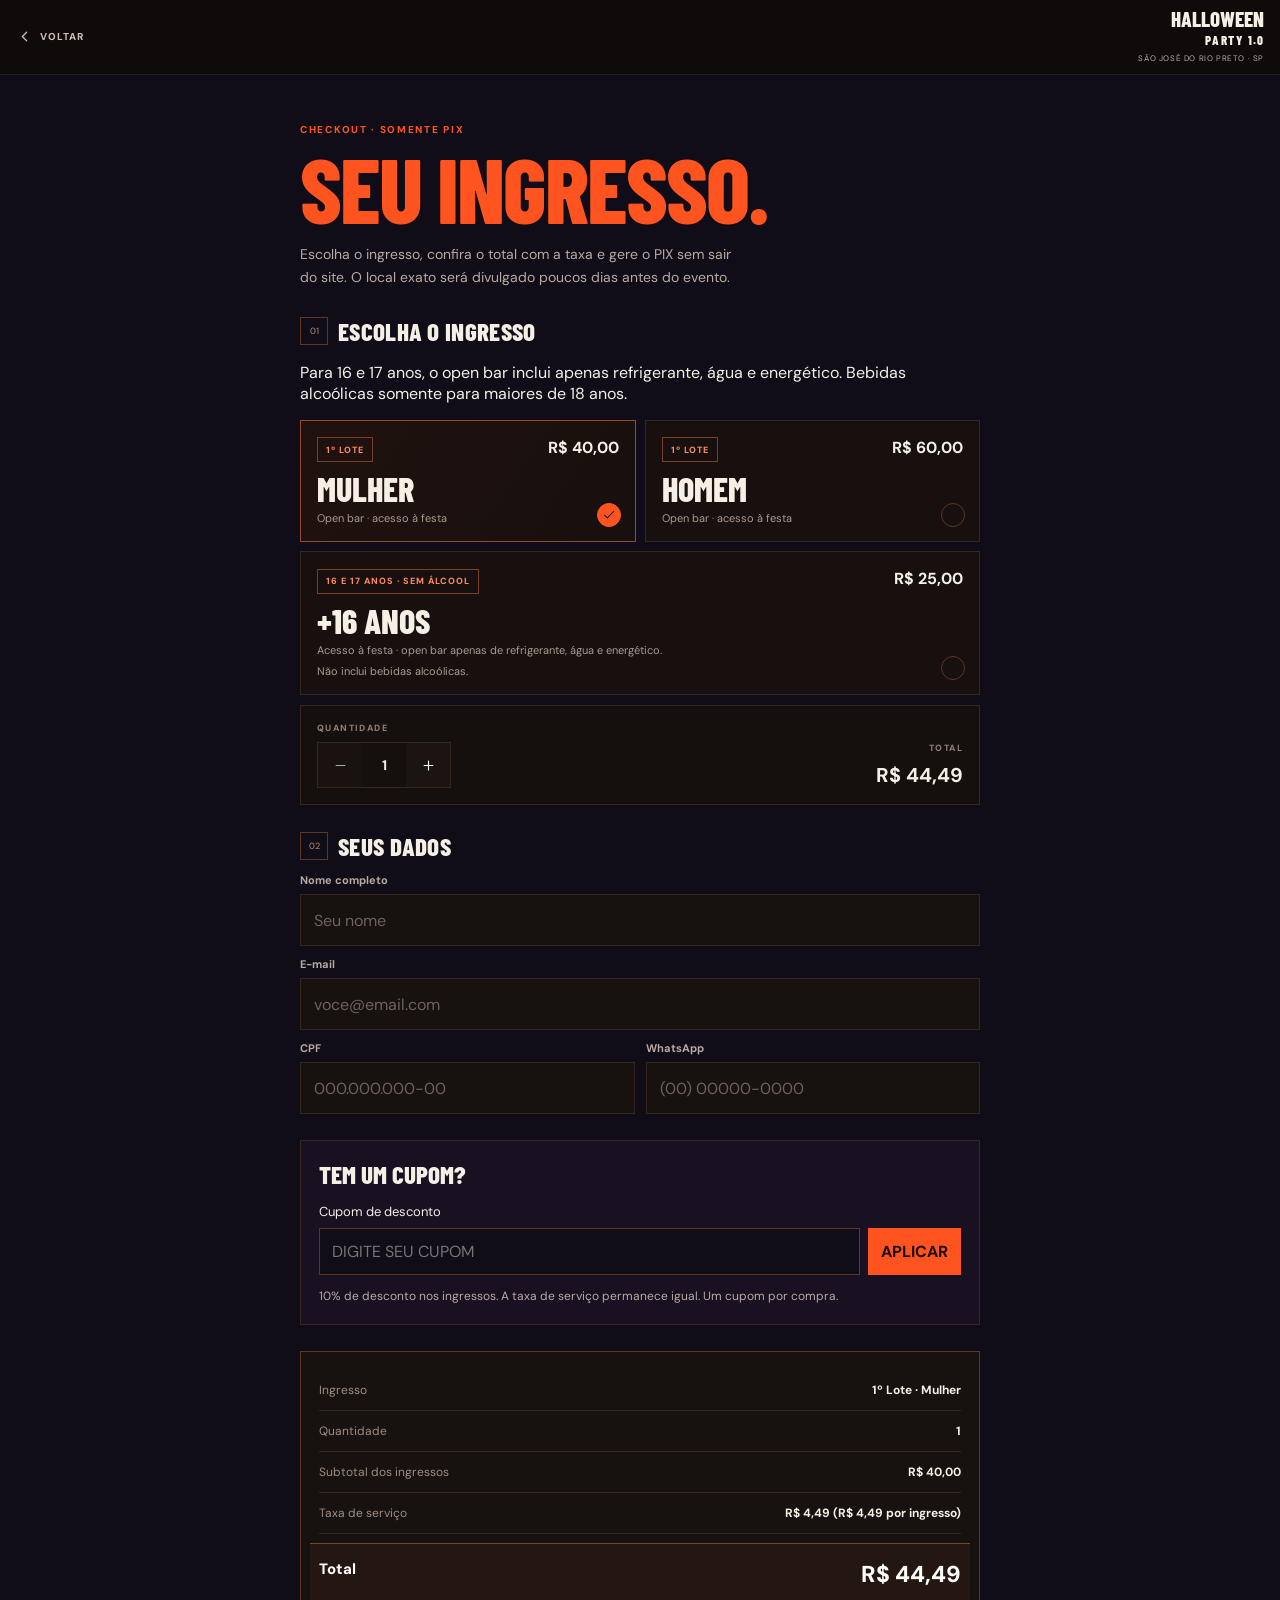
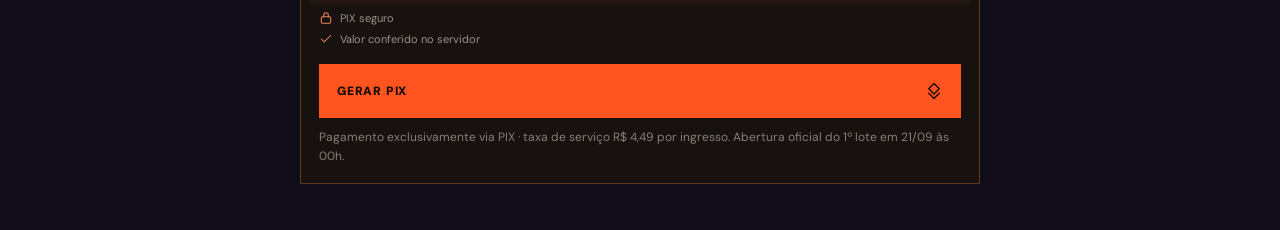
==== commit fd558703: "Retira Combo Amigo e simplifica cartao do ingresso +16" ====
--- a/checkout.html
+++ b/checkout.html
@@ -78,22 +78,8 @@
             <strong>+16 ANOS</strong>
             <small>Acesso à festa · open bar apenas de refrigerante, água e energético.</small>
             <small>Não inclui bebidas alcoólicas.</small>
-            <small>+ R$ 4,49 de taxa · total R$ 29,49</small>
           </div>
           <b>R$ 25,00</b>
-          <span class="check">
-            <svg viewBox="0 0 24 24" aria-hidden="true"><path d="M20 6 9 17l-5-5"/></svg>
-          </span>
-        </button>
-        <button class="ticket-card" type="button" data-ticket="combo" data-price="80" role="radio" aria-checked="false">
-          <div>
-            <span class="badge">2 INGRESSOS · UNISSEX</span>
-            <strong>COMBO AMIGO</strong>
-            <small>Para você e +1 · acesso à festa · limite de 1 combo por CPF</small>
-            <small>+ R$ 8,98 em taxas por combo · total R$ 88,98</small>
-            <small>Ao gerar o PIX, o combo fica reservado para seu CPF. Para recuperar uma reserva, fale com a organização.</small>
-          </div>
-          <b>R$ 80,00</b>
           <span class="check">
             <svg viewBox="0 0 24 24" aria-hidden="true"><path d="M20 6 9 17l-5-5"/></svg>
           </span>
--- a/css/checkout.css
+++ b/css/checkout.css
@@ -283,8 +283,6 @@
 
 .brand i{display:block;margin:6px 0 0;max-width:190px;line-height:1.4;letter-spacing:.6px}
 
-.ticket-card[data-ticket="combo"]{grid-column:1 / -1}
-.ticket-card[data-ticket="combo"] strong{font-size:clamp(25px,7vw,34px)}
 
 .ticket-card[data-ticket="jovem"]{grid-column:1 / -1}
 
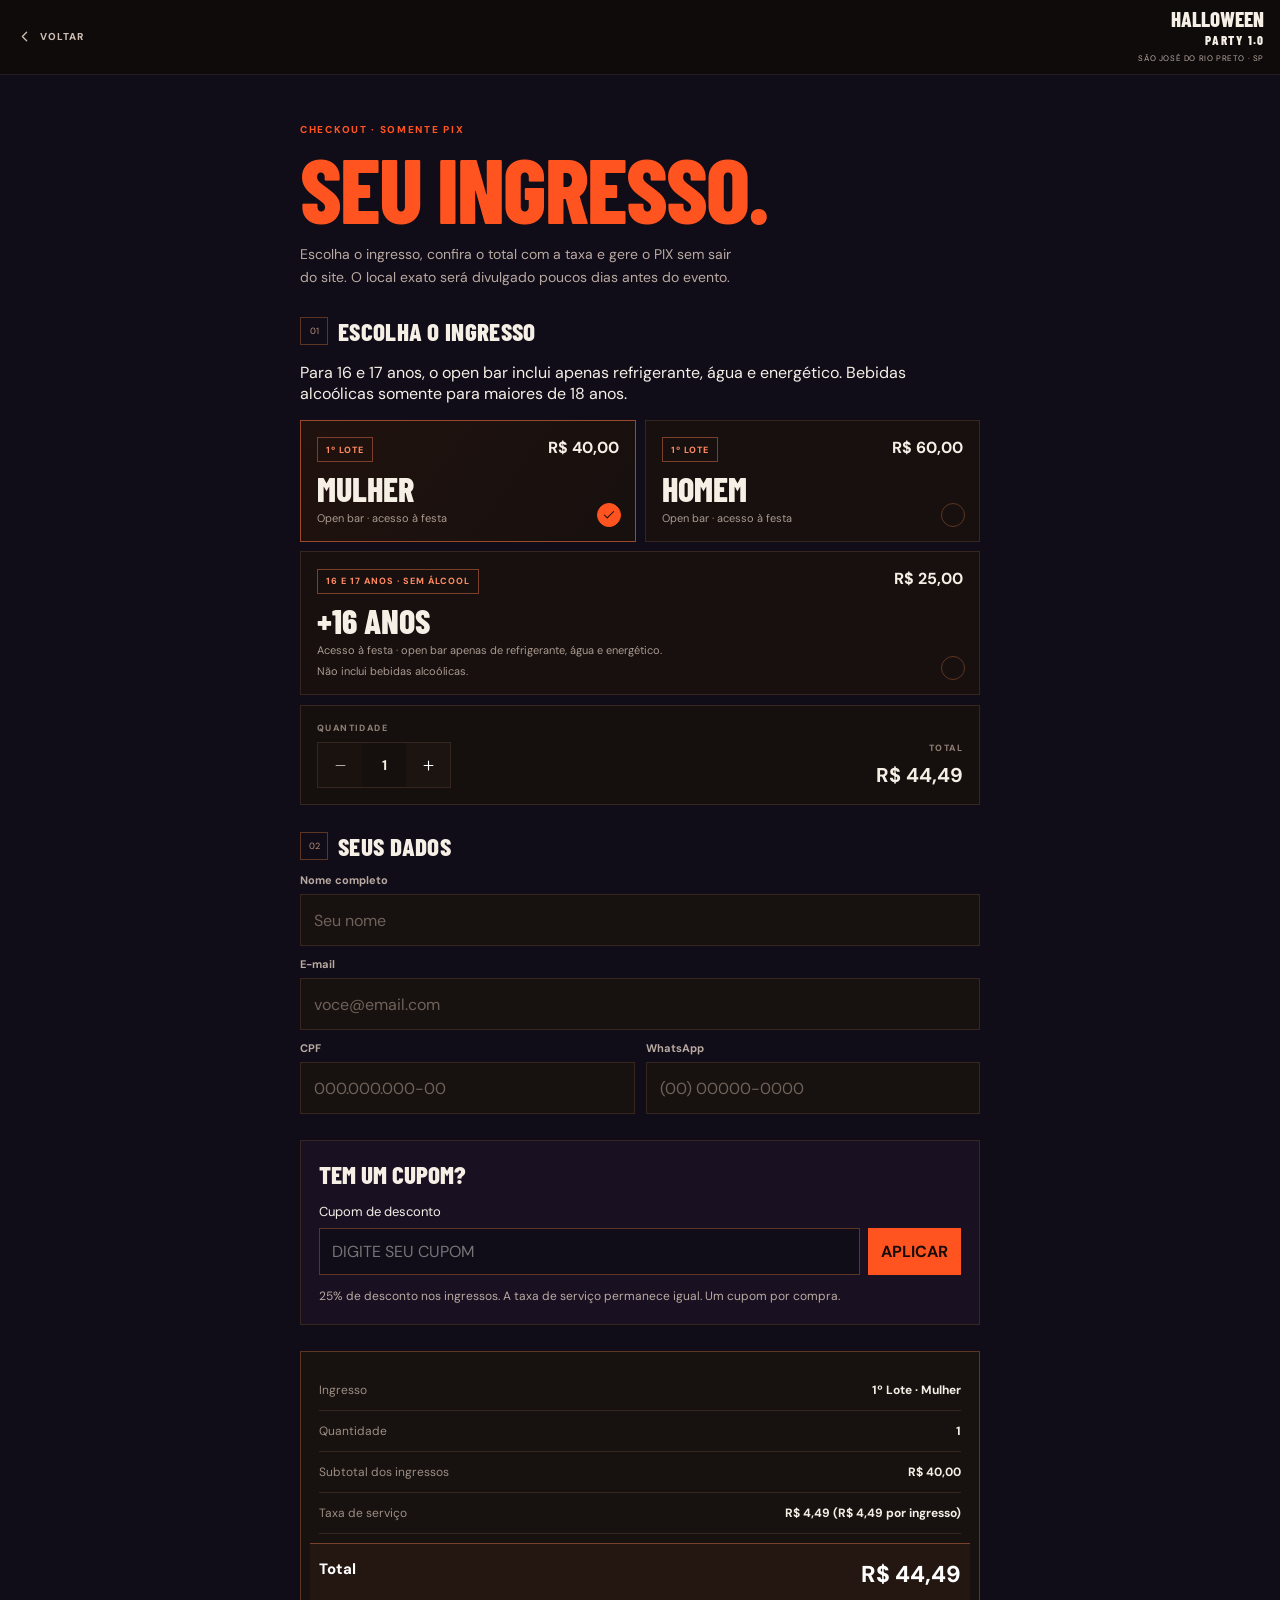
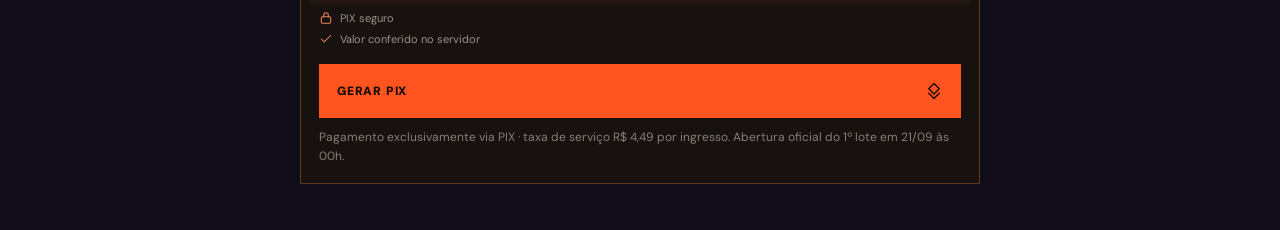
==== commit f3b10494: "Atualiza cupons para final 25 e desconto de 25 por cento" ====
--- a/checkout.html
+++ b/checkout.html
@@ -146,7 +146,7 @@
         <button id="applyCoupon" type="button">APLICAR</button>
         <button id="removeCoupon" type="button" hidden>REMOVER</button>
       </div>
-      <p id="couponStatus" role="status" aria-live="polite">10% de desconto nos ingressos. A taxa de serviço permanece igual. Um cupom por compra.</p>
+      <p id="couponStatus" role="status" aria-live="polite">25% de desconto nos ingressos. A taxa de serviço permanece igual. Um cupom por compra.</p>
     </section>
 
     <section class="summary-card">
@@ -166,7 +166,7 @@
       </div>
 
       <div class="summary-row" id="discountRow" hidden>
-        <span id="discountLabel">Desconto (10%)</span>
+        <span id="discountLabel">Desconto (25%)</span>
         <strong id="summaryDiscount"></strong>
       </div>
 
